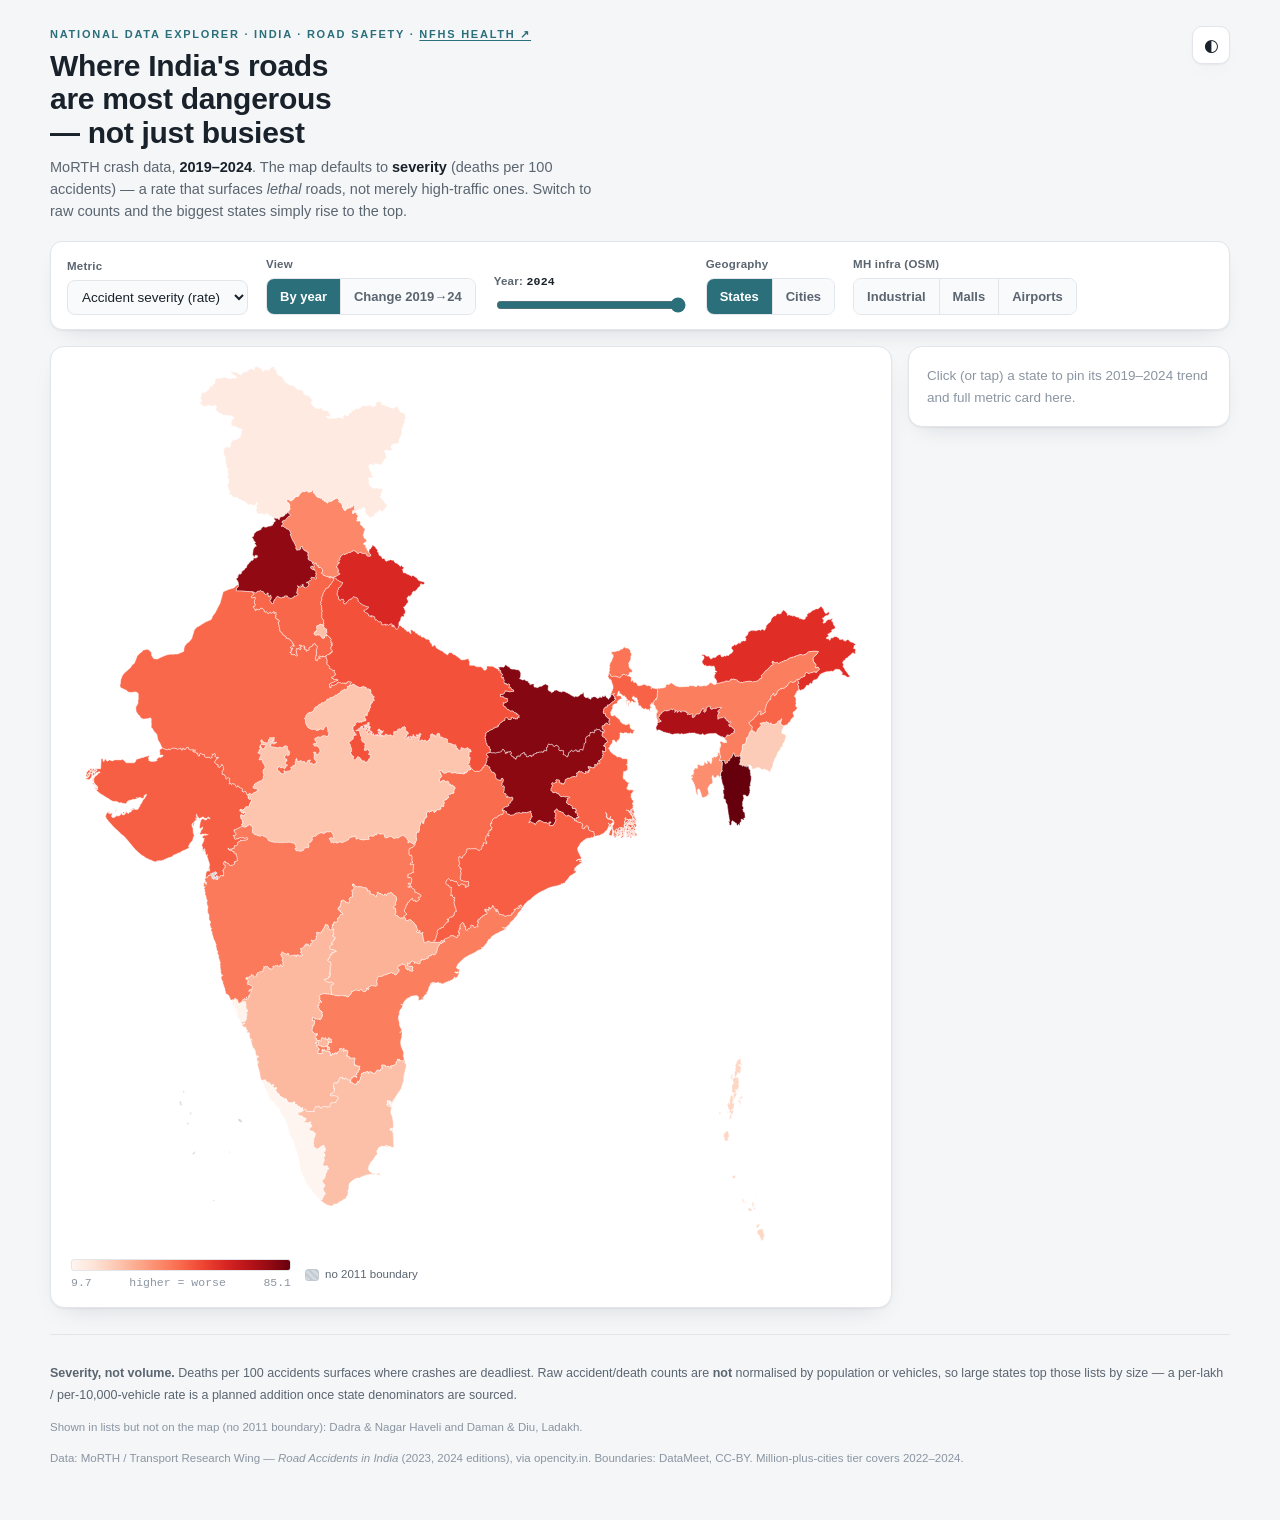
==== web/roadsafety/index.html @ 4da3457e "Initial commit: National Data Explorer engine + three India datasets A reusable engine for turning g" ====
<!DOCTYPE html>
<html lang="en" data-theme="auto">
<head>
<meta charset="utf-8">
<meta name="viewport" content="width=device-width, initial-scale=1">
<title>India Road Safety — MoRTH state &amp; city trends, 2019–2024</title>
<link rel="stylesheet" href="style.css">
</head>
<body>
<header class="site-head">
  <div class="head-main">
    <p class="eyebrow">National Data Explorer · India · Road Safety · <a href="../index.html">NFHS Health ↗</a></p>
    <h1>Where India's roads are most dangerous — not just busiest</h1>
    <p class="sub">MoRTH crash data, <b>2019–2024</b>. The map defaults to <b>severity</b> (deaths per 100 accidents) — a rate that surfaces <i>lethal</i> roads, not merely high-traffic ones. Switch to raw counts and the biggest states simply rise to the top.</p>
  </div>
  <button id="themeBtn" class="theme-btn" type="button" aria-label="Toggle colour theme">◐</button>
</header>

<div class="controls" role="group" aria-label="Map controls">
  <label class="ctl"><span>Metric</span>
    <select id="metricSel"></select>
  </label>
  <div class="ctl seg" role="radiogroup" aria-label="View">
    <span>View</span>
    <div class="seg-btns" id="viewSeg">
      <button data-view="year" class="active" role="radio" aria-checked="true">By year</button>
      <button data-view="change" role="radio" aria-checked="false">Change 2019→24</button>
    </div>
  </div>
  <label class="ctl" id="yearCtl"><span>Year: <b id="yearLabel" class="tnum">2024</b></span>
    <input id="yearSlider" type="range" min="0" max="5" value="5" step="1">
  </label>
  <div class="ctl seg" role="radiogroup" aria-label="Geography">
    <span>Geography</span>
    <div class="seg-btns" id="tierSeg">
      <button data-tier="state" class="active" role="radio" aria-checked="true">States</button>
      <button data-tier="city" role="radio" aria-checked="false">Cities</button>
    </div>
  </div>
  <div class="ctl seg" role="group" aria-label="Maharashtra infrastructure overlay">
    <span>MH infra (OSM)</span>
    <div class="seg-btns" id="overlaySeg">
      <button data-layer="industrial" type="button" aria-pressed="false">Industrial</button>
      <button data-layer="malls" type="button" aria-pressed="false">Malls</button>
      <button data-layer="airports" type="button" aria-pressed="false">Airports</button>
    </div>
  </div>
</div>

<main class="layout">
  <section class="mapcard" id="mapcard">
    <div class="mapwrap">
      <svg id="map" role="img" aria-label="State choropleth of India road-safety metric"></svg>
      <div id="tooltip" class="tooltip" hidden></div>
    </div>
    <div id="legend" class="legend" aria-hidden="true"></div>
    <div id="overlayNote" class="overlay-note" hidden></div>
  </section>

  <section class="citiescard" id="citiescard" hidden aria-label="Million-plus cities ranking"></section>

  <aside id="panel" class="panel" aria-live="polite">
    <div class="panel-empty">Click (or search) a state to pin its 2019–2024 trend and full metric card here.</div>
  </aside>
</main>

<footer class="site-foot">
  <p><b>Severity, not volume.</b> Deaths per 100 accidents surfaces where crashes are deadliest. Raw accident/death counts are <b>not</b> normalised by population or vehicles, so large states top those lists by size — a per-lakh / per-10,000-vehicle rate is a planned addition once state denominators are sourced.</p>
  <p id="unmappedNote" class="attrib"></p>
  <p class="attrib">Data: MoRTH / Transport Research Wing — <i>Road Accidents in India</i> (2023, 2024 editions), via opencity.in. Boundaries: DataMeet, CC-BY. Million-plus-cities tier covers 2022–2024.</p>
</footer>

<script src="../vendor/d3.v7.min.js"></script>
<script src="../vendor/topojson-client.min.js"></script>
<script src="../shared/overlay.js"></script>
<script src="app.js"></script>
</body>
</html>
---- web/roadsafety/style.css ----
:root{
  --bg:#f4f6f8; --surface:#ffffff; --surface-2:#f8fafb; --border:#e2e6ea;
  --text:#19212a; --muted:#5b6570; --faint:#8b95a1;
  --accent:#2b6f7b; --accent-soft:#e7f1f2;
  --nobase:#d5dae0; --nobase-line:#c2c9d1;
  --good:#1f8a5b; --bad:#b4442e;
  --shadow:0 1px 2px rgba(20,28,38,.05),0 10px 26px -14px rgba(20,28,38,.18);
  --font:-apple-system,BlinkMacSystemFont,"Segoe UI",Roboto,Helvetica,Arial,sans-serif;
  --mono:ui-monospace,"SF Mono","Cascadia Code",Menlo,Consolas,monospace;
}
:root[data-theme="dark"]{
  --bg:#0f141a; --surface:#161d25; --surface-2:#1d252e; --border:#2a333d;
  --text:#e8ecf1; --muted:#98a2ae; --faint:#69737f;
  --accent:#5cb2c0; --accent-soft:#16323a;
  --nobase:#333d47; --nobase-line:#454f5a; --good:#46b483; --bad:#e0765a;
  --shadow:0 1px 2px rgba(0,0,0,.3),0 12px 30px -16px rgba(0,0,0,.6);
}
@media (prefers-color-scheme:dark){:root[data-theme="auto"]{
  --bg:#0f141a; --surface:#161d25; --surface-2:#1d252e; --border:#2a333d;
  --text:#e8ecf1; --muted:#98a2ae; --faint:#69737f; --accent:#5cb2c0; --accent-soft:#16323a;
  --nobase:#333d47; --nobase-line:#454f5a; --good:#46b483; --bad:#e0765a;
  --shadow:0 1px 2px rgba(0,0,0,.3),0 12px 30px -16px rgba(0,0,0,.6);
}}
*{box-sizing:border-box}
body{margin:0;background:var(--bg);color:var(--text);font-family:var(--font);line-height:1.5;-webkit-font-smoothing:antialiased;padding:0 clamp(14px,3vw,32px) 40px}
.tnum{font-family:var(--mono);font-variant-numeric:tabular-nums}
.site-head{display:flex;gap:16px;align-items:flex-start;justify-content:space-between;max-width:1180px;margin:0 auto;padding:26px 0 18px}
.eyebrow{font-size:11px;letter-spacing:.16em;text-transform:uppercase;color:var(--accent);font-weight:700;margin:0 0 6px}
.eyebrow a{color:inherit;text-decoration:underline;text-underline-offset:2px}
.site-head h1{font-size:clamp(21px,3vw,30px);line-height:1.12;margin:0;letter-spacing:-.01em;max-width:24ch;text-wrap:balance}
.sub{color:var(--muted);margin:8px 0 0;max-width:68ch;font-size:14.5px}.sub b{color:var(--text)}
.theme-btn{flex:none;width:38px;height:38px;border-radius:10px;border:1px solid var(--border);background:var(--surface);color:var(--text);font-size:17px;cursor:pointer;box-shadow:var(--shadow)}
.theme-btn:hover{border-color:var(--accent)}

.controls{display:flex;flex-wrap:wrap;gap:14px 18px;align-items:flex-end;max-width:1180px;margin:0 auto 16px;padding:14px 16px;background:var(--surface);border:1px solid var(--border);border-radius:12px;box-shadow:var(--shadow)}
.ctl{display:flex;flex-direction:column;gap:5px;font-size:11.5px;color:var(--muted);font-weight:600;letter-spacing:.02em}
.ctl b{color:var(--text)}
.ctl select{font:inherit;font-size:13.5px;font-weight:500;color:var(--text);background:var(--surface-2);border:1px solid var(--border);border-radius:8px;padding:8px 10px;min-width:180px}
.ctl select:focus,.seg-btns button:focus-visible,.theme-btn:focus-visible,#yearSlider:focus-visible{outline:2px solid var(--accent);outline-offset:2px}
.seg-btns{display:inline-flex;border:1px solid var(--border);border-radius:8px;overflow:hidden}
.seg-btns button{font:inherit;font-size:13px;font-weight:600;padding:8px 13px;border:0;cursor:pointer;background:var(--surface-2);color:var(--muted);border-left:1px solid var(--border)}
.seg-btns button:first-child{border-left:0}
.seg-btns button.active{background:var(--accent);color:#fff}
#yearCtl{min-width:190px}
#yearSlider{width:190px;accent-color:var(--accent);cursor:pointer}
#yearCtl.disabled{opacity:.4;pointer-events:none}

.layout{display:grid;grid-template-columns:1fr 322px;gap:16px;max-width:1180px;margin:0 auto;align-items:start}
@media(max-width:820px){.layout{grid-template-columns:1fr}}
.mapcard,.panel,.citiescard{background:var(--surface);border:1px solid var(--border);border-radius:14px;box-shadow:var(--shadow)}
.mapcard{padding:8px 8px 14px}
.mapwrap{position:relative}
#map{display:block;width:100%;height:auto}
.state{stroke:var(--surface);stroke-width:.5;cursor:pointer;transition:opacity .15s}
.state:hover{stroke:var(--text);stroke-width:1.1}
.state.sel{stroke:var(--text);stroke-width:1.8}
.state:focus{outline:none}.state:focus-visible{stroke:var(--accent);stroke-width:2.2}
.hatch-bg{fill:var(--nobase)}.hatch-line{stroke:var(--nobase-line);stroke-width:1.2}
.infra-dot.ind{fill:#7a5195;opacity:.5}
.infra-dot.mall{fill:#ef9b20;opacity:.92;stroke:#fff;stroke-width:.3}
.infra-air{fill:#1f6feb;stroke:#fff;stroke-width:.8}
.overlay-note{margin:8px 12px 2px;font-size:11.5px;color:var(--muted);line-height:1.55}
.overlay-note b{color:var(--text)}
.ovsw{display:inline-block;width:9px;height:9px;border-radius:50%;margin-right:4px;vertical-align:middle}
.ovsw.ind{background:#7a5195}.ovsw.mall{background:#ef9b20}.ovsw.air{background:#1f6feb;border-radius:1px}
@media (prefers-reduced-motion:reduce){.state{transition:none}}

.legend{display:flex;flex-wrap:wrap;align-items:center;gap:14px;padding:6px 12px 2px;font-size:11.5px;color:var(--muted)}
.legend .bar{height:12px;width:220px;border-radius:3px;border:1px solid var(--border)}
.legend .ends{display:flex;justify-content:space-between;width:220px;font-family:var(--mono);color:var(--faint)}
.legend .lgrp{display:flex;flex-direction:column;gap:3px}
.legend .nb{display:inline-flex;align-items:center;gap:6px}
.legend .nb i{width:14px;height:12px;border-radius:3px;background:repeating-linear-gradient(45deg,var(--nobase),var(--nobase) 3px,var(--nobase-line) 3px,var(--nobase-line) 5px);border:1px solid var(--nobase-line)}

.tooltip{position:absolute;pointer-events:none;z-index:5;background:var(--surface);color:var(--text);border:1px solid var(--border);border-radius:9px;box-shadow:var(--shadow);padding:8px 11px;font-size:12.5px;max-width:230px;transform:translate(-50%,-115%)}
.tooltip b{font-size:13px}.tooltip .row{margin-top:4px;font-family:var(--mono);font-variant-numeric:tabular-nums}
.tooltip .up{color:var(--good)}.tooltip .down{color:var(--bad)}

.panel{padding:18px}
.panel-empty{color:var(--faint);font-size:13.5px;line-height:1.6}
.panel h2{margin:0;font-size:19px;letter-spacing:-.01em}
.panel .p-state{color:var(--muted);font-size:12.5px;margin:2px 0 0}
.panel .narr{margin:12px 0 14px;padding:11px 12px;background:var(--accent-soft);border-radius:9px;font-size:13px}
.trend{margin:6px 0 14px}
.trend .cap{font-size:11.5px;color:var(--muted);margin-bottom:4px;display:flex;justify-content:space-between}
.metric-row{display:grid;grid-template-columns:1fr auto auto;gap:8px;align-items:center;padding:8px 0;border-top:1px solid var(--border);font-size:12.5px}
.metric-row .lab{color:var(--muted)}.metric-row.active .lab{color:var(--text);font-weight:600}
.metric-row .vals{font-family:var(--mono);font-variant-numeric:tabular-nums}
.metric-row .chg{font-family:var(--mono);font-variant-numeric:tabular-nums;font-weight:600;text-align:right;min-width:82px}
.metric-row .chg.up{color:var(--good)}.metric-row .chg.down{color:var(--bad)}.metric-row .chg.flat{color:var(--faint)}

.citiescard{grid-column:1;padding:16px;overflow-x:auto}
.citiescard h3{margin:0 0 3px;font-size:16px}
.citiescard .sub2{color:var(--muted);font-size:12.5px;margin:0 0 14px}
.citiescard table{border-collapse:collapse;width:100%;font-size:13px;min-width:480px}
.citiescard th{text-align:right;padding:8px 12px;font-size:11.5px;color:var(--muted);border-bottom:1px solid var(--border);cursor:pointer;white-space:nowrap}
.citiescard th:first-child{text-align:left}
.citiescard td{padding:7px 12px;text-align:right;border-bottom:1px solid var(--border);font-family:var(--mono);font-variant-numeric:tabular-nums}
.citiescard td:first-child{text-align:left;font-family:var(--font);color:var(--muted)}
.citiescard .barcell{position:relative}
.citiescard .barcell i{display:inline-block;height:6px;border-radius:3px;background:var(--accent);vertical-align:middle;margin-left:8px}
.citiescard tr:hover td{background:var(--surface-2)}

.site-foot{max-width:1180px;margin:26px auto 0;padding-top:16px;border-top:1px solid var(--border);color:var(--muted);font-size:12.5px;line-height:1.7}
.site-foot .attrib{color:var(--faint);font-size:11.5px;margin-top:8px}
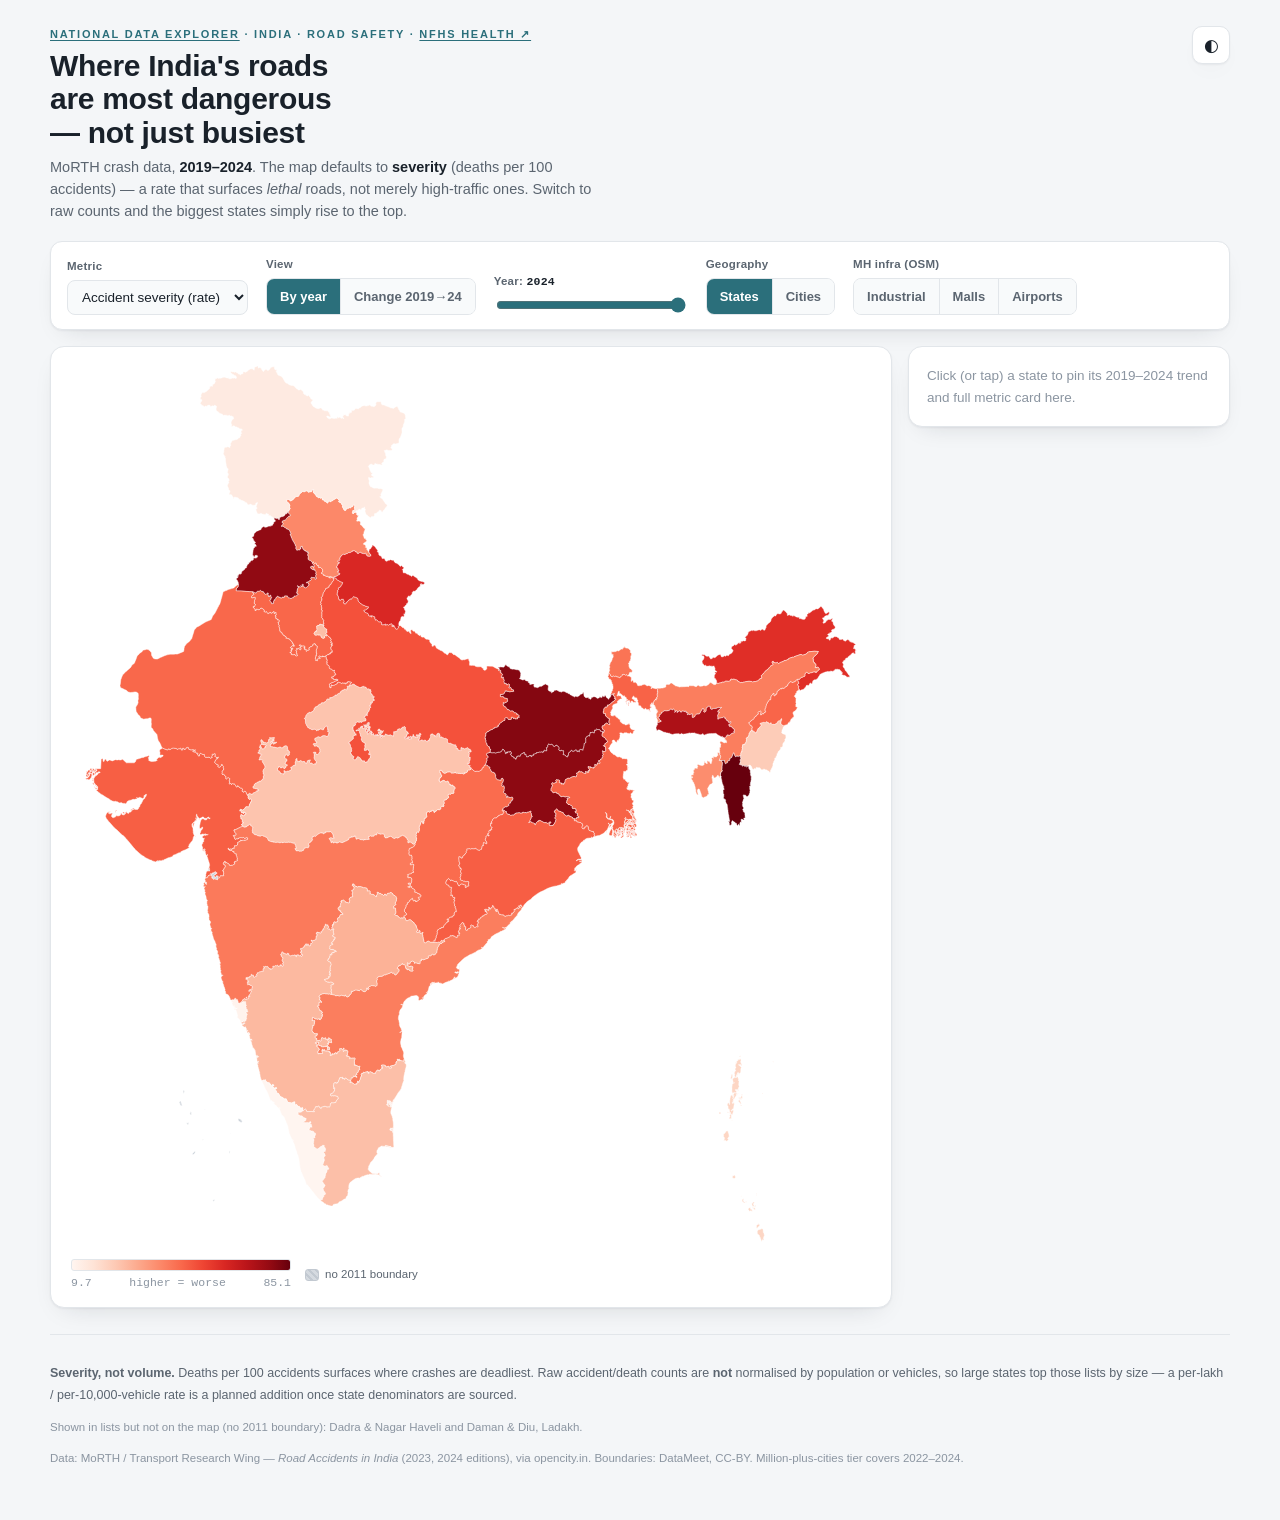
==== commit bc508ec5: "v1: shared landing page + engine framing + extension guide - Restructure web/: landing page at root;" ====
--- a/web/roadsafety/index.html
+++ b/web/roadsafety/index.html
@@ -9,7 +9,7 @@
 <body>
 <header class="site-head">
   <div class="head-main">
-    <p class="eyebrow">National Data Explorer · India · Road Safety · <a href="../index.html">NFHS Health ↗</a></p>
+    <p class="eyebrow"><a href="../index.html">National Data Explorer</a> · India · Road Safety · <a href="../nfhs/index.html">NFHS Health ↗</a></p>
     <h1>Where India's roads are most dangerous — not just busiest</h1>
     <p class="sub">MoRTH crash data, <b>2019–2024</b>. The map defaults to <b>severity</b> (deaths per 100 accidents) — a rate that surfaces <i>lethal</i> roads, not merely high-traffic ones. Switch to raw counts and the biggest states simply rise to the top.</p>
   </div>
